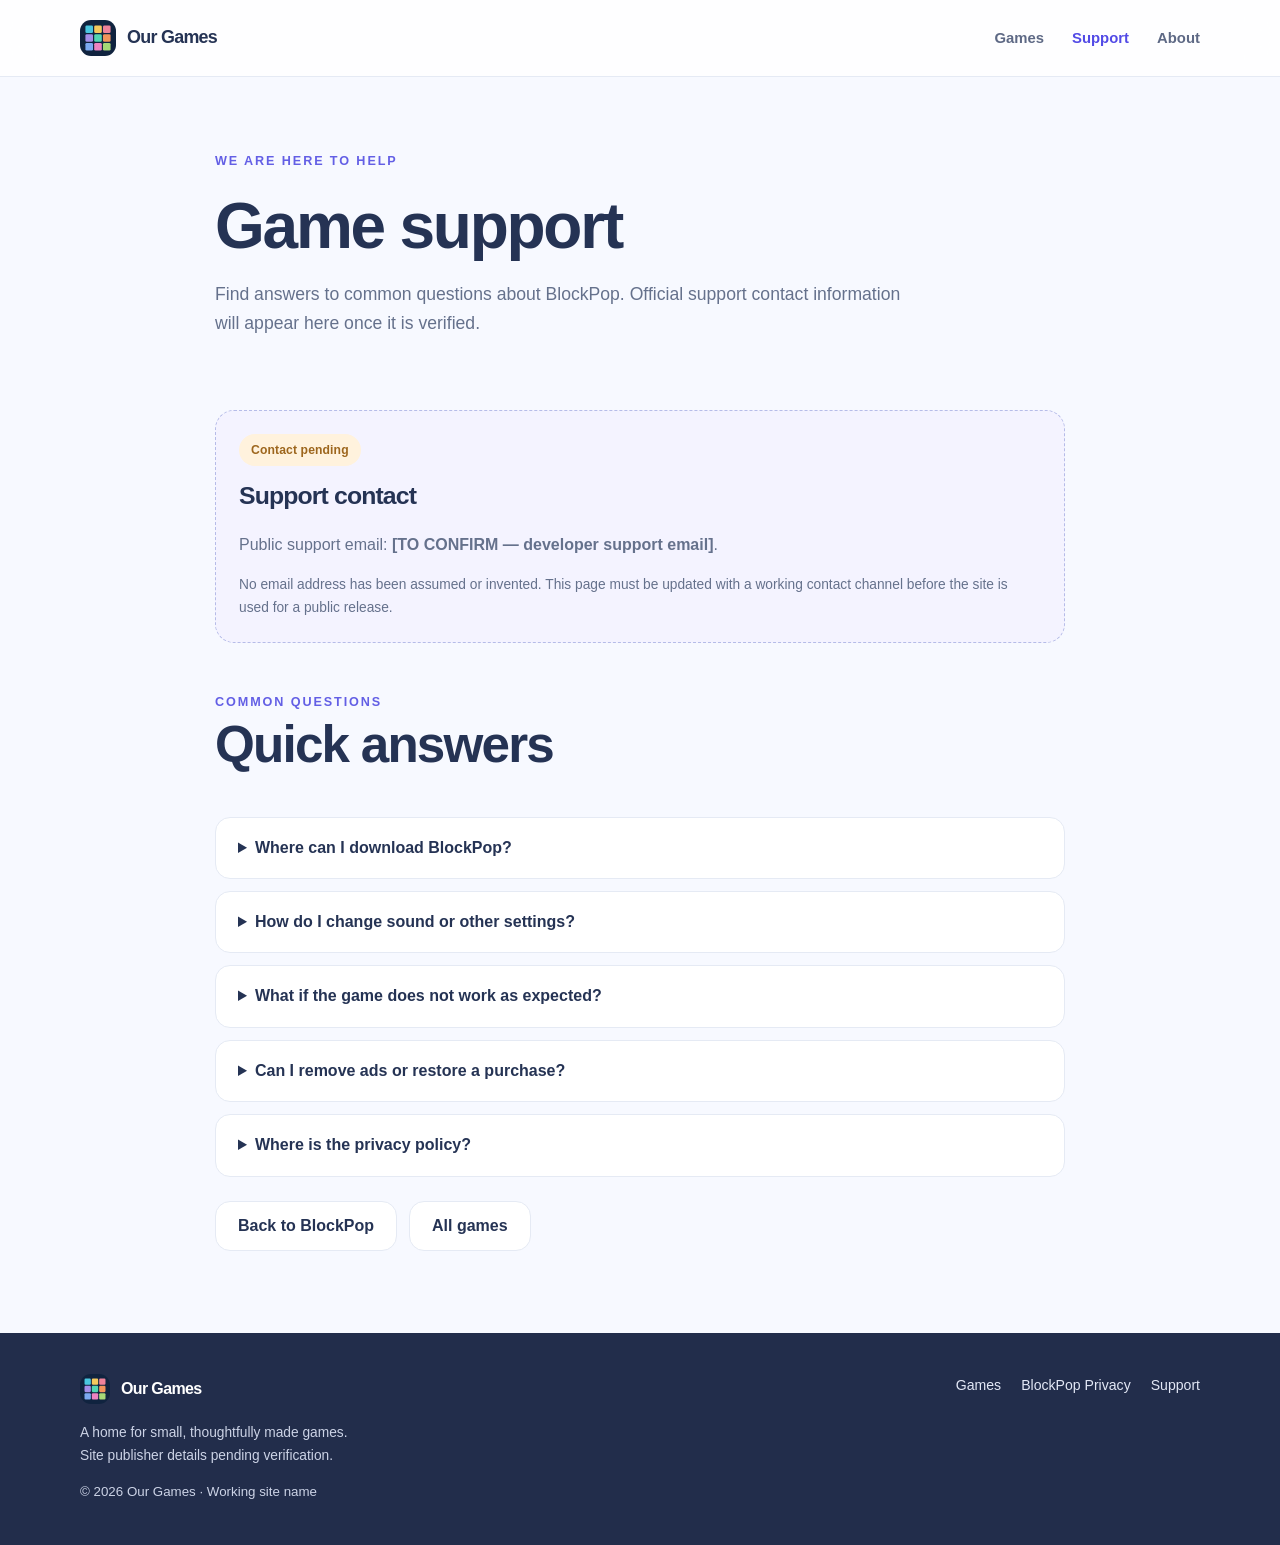
==== support.html @ e124877c "Build casual games portfolio with BlockPop and privacy draft" ====
<!doctype html>
<html lang="en">
<head>
<meta charset="utf-8"><meta name="viewport" content="width=device-width,initial-scale=1">
<meta name="description" content="Find help for BlockPop and our casual games. Official contact details are pending verification.">
<title>Support | Our Games</title>
<link rel="icon" type="image/svg+xml" href="assets/blockpop-icon.svg">
<link rel="stylesheet" href="assets/styles.css">
</head>
<body>
<a class="skip" href="#main">Skip to content</a>
<header class="site-header"><div class="container topbar">
  <a class="brand" href="./" aria-label="Our Games home"><img class="brand-icon" src="assets/blockpop-icon.svg" alt="">Our Games</a>
  <nav class="main-nav" aria-label="Main navigation">
    <a href="./#games">Games</a>
    <a href="support.html" aria-current="page">Support</a>
    <a href="./#about">About</a>
  </nav>
</div></header>
<main id="main">
<section class="page-hero"><div class="container readable"><span class="eyebrow">We are here to help</span><h1>Game support</h1>
<p>Find answers to common questions about BlockPop. Official support contact information will appear here once it is verified.</p></div></section>
<section class="page-content"><div class="container readable">
  <div class="contact-panel"><span class="badge peach">Contact pending</span>
  <h2 style="font-size:1.55rem;margin-top:16px">Support contact</h2><p>Public support email: <strong>[TO CONFIRM — developer support email]</strong>.</p>
  <p class="small">No email address has been assumed or invented. This page must be updated with a working contact channel before the site is used for a public release.</p></div>
  <div style="margin-top:45px"><span class="eyebrow">Common questions</span><h2>Quick answers</h2></div>
  <div class="faq">
    <details><summary>Where can I download BlockPop?</summary><p>BlockPop is currently in internal testing. A verified official store link will be added when the game is publicly available. We do not provide unofficial APK downloads here.</p></details>
    <details><summary>How do I change sound or other settings?</summary><p>Open the in-game settings menu to adjust sound, music, and vibration where supported by your installed build.</p></details>
    <details><summary>What if the game does not work as expected?</summary><p>Try restarting the game and checking your device's available storage. Once the support channel is published, include your game version, Android version, device model, and a short description of the issue. Do not share passwords or payment card numbers.</p></details>
    <details><summary>Can I remove ads or restore a purchase?</summary><p>Purchase and restore flows are under testing. Availability depends on the installed release and actual Google Play configuration; no live purchase or restore capability is promised yet.</p></details>
    <details><summary>Where is the privacy policy?</summary><p>See the <a href="blockpop/privacy.html">BlockPop privacy policy draft</a>. Its developer contact and final SDK data disclosures still need confirmation before Play submission.</p></details>
  </div>
  <div class="link-list"><a class="button ghost" href="blockpop/">Back to BlockPop</a><a class="button ghost" href="./">All games</a></div>
</div></section>
</main>
<footer class="footer"><div class="container footer-inner">
  <div><a class="brand" href="./"><img class="brand-icon" src="assets/blockpop-icon.svg" alt="">Our Games</a><p class="small" style="max-width:390px;margin:10px 0">A home for small, thoughtfully made games.<br>Site publisher details pending verification.</p><small>© 2026 Our Games · Working site name</small></div>
  <nav class="footer-links" aria-label="Footer navigation">
    <a href="#games">Games</a>
    <a href="blockpop/privacy.html">BlockPop Privacy</a>
    <a href="support.html">Support</a>
  </nav>
</div></footer>
</body></html>
---- assets/styles.css ----
:root{color-scheme:light;--ink:#253354;--muted:#65718c;--line:#e5eaf4;--paper:#fff;--bg:#f7f9ff;--purple:#6c6bff;--purple-deep:#524ae6;--mint:#9be9ca;--rose:#ffb7c2;--yellow:#ffe39a;--shadow:0 20px 60px rgba(49,65,108,.09)}
*{box-sizing:border-box}html{scroll-behavior:smooth}body{margin:0;color:var(--ink);background:var(--bg);font:16px/1.65 -apple-system,BlinkMacSystemFont,"Segoe UI",Arial,sans-serif}a{color:inherit}a:focus-visible,button:focus-visible{outline:3px solid var(--purple);outline-offset:4px}img{max-width:100%;display:block}h1,h2,h3,p{margin-top:0}h1,h2,h3{line-height:1.16;letter-spacing:-.035em}h1{font-size:clamp(2.9rem,7.1vw,5.6rem)}h2{font-size:clamp(2rem,4.5vw,3.2rem)}h3{font-size:1.35rem}p{color:var(--muted)}.container{width:min(1120px,calc(100% - 44px));margin:auto}.skip{position:absolute;left:-1000px;top:10px;background:white;padding:12px;z-index:20}.skip:focus{left:12px}.site-header{background:rgba(255,255,255,.81);border-bottom:1px solid var(--line);backdrop-filter:blur(16px);position:sticky;top:0;z-index:10}.topbar{min-height:76px;display:flex;align-items:center;justify-content:space-between;gap:22px}.brand{display:inline-flex;gap:11px;align-items:center;text-decoration:none;font-weight:900;font-size:1.12rem;letter-spacing:-.04em}.brand-icon{width:36px;height:36px;border-radius:11px}.main-nav{display:flex;align-items:center;gap:28px}.main-nav a{font-size:.93rem;text-decoration:none;font-weight:700;color:#5e6985}.main-nav a:hover,.main-nav a[aria-current="page"]{color:var(--purple-deep)}.button{display:inline-flex;align-items:center;justify-content:center;gap:9px;min-height:46px;padding:11px 22px;border-radius:15px;background:var(--purple);color:white;font-weight:800;text-decoration:none;box-shadow:0 7px 20px rgba(108,107,255,.18);border:1px solid var(--purple);transition:transform .2s,box-shadow .2s}.button:hover{transform:translateY(-2px);box-shadow:0 12px 24px rgba(108,107,255,.24)}.button.ghost{color:var(--ink);background:white;border-color:var(--line);box-shadow:none}.button.disabled{background:#e6eaf2;color:#727e96;border-color:#e6eaf2;box-shadow:none;cursor:not-allowed}.badge{display:inline-block;border-radius:999px;padding:6px 12px;font-size:.76rem;letter-spacing:.01em;font-weight:800;background:#eceaff;color:#615ce6}.badge.mint{background:#e1f8ec;color:#287d5c}.badge.peach{background:#fff2dd;color:#9d661d}.eyebrow{font-size:.79rem;text-transform:uppercase;font-weight:900;letter-spacing:.15em;color:#635fe5}.muted{color:var(--muted)}.hero{padding:93px 0 79px;overflow:hidden}.hero-layout{display:grid;grid-template-columns:1.08fr .92fr;align-items:center;gap:55px}.hero h1{margin:20px 0 24px;max-width:680px}.hero .lede{font-size:1.17rem;max-width:510px}.accent{color:var(--purple)}.actions{display:flex;gap:12px;flex-wrap:wrap;margin-top:30px}.hero-visual{min-height:460px;position:relative;display:flex;align-items:center;justify-content:center;isolation:isolate}.hero-visual:before{content:"";position:absolute;width:420px;height:420px;max-width:100%;border-radius:42%;background:linear-gradient(145deg,#eeeaff,#d5f8ee);transform:rotate(-12deg);z-index:-1}.float-dot{position:absolute;border-radius:20px;box-shadow:0 12px 28px rgba(40,40,80,.09);transform:rotate(12deg)}.dot-1{width:65px;height:65px;background:#ffc3b1;top:7%;right:6%}.dot-2{width:43px;height:43px;background:#ffdc77;bottom:14%;left:1%}.dot-3{width:31px;height:31px;background:#b4ddff;top:8%;left:11%}.game-board{width:320px;max-width:75%;aspect-ratio:1;background:white;padding:18px;border-radius:28px;box-shadow:0 32px 72px rgba(71,77,129,.19);transform:rotate(-7deg);border:1px solid #e9edfc}.board-grid{display:grid;grid-template-columns:repeat(8,1fr);gap:5px;width:100%;height:100%;background:#edf1ff;border-radius:17px;padding:10px}.board-grid span{border-radius:6px;background:#fff}.board-grid .c1{background:#ffb1ba}.board-grid .c2{background:#ffce73}.board-grid .c3{background:#a7a1ff}.board-grid .c4{background:#89dcc6}.board-grid .c5{background:#94c4ff}.board-caption{position:absolute;bottom:9px;right:3%;background:white;border:1px solid var(--line);border-radius:14px;padding:7px 13px;color:var(--muted);font-size:.73rem;max-width:200px;line-height:1.4;box-shadow:var(--shadow)}.section{padding:72px 0}.section-alt{background:#fff}.section-head{display:flex;justify-content:space-between;align-items:end;gap:30px;margin-bottom:30px}.section-head p{max-width:520px}.games{display:grid;grid-template-columns:repeat(auto-fill,minmax(280px,1fr));gap:24px}.game-card{background:white;border:1px solid var(--line);border-radius:26px;overflow:hidden;box-shadow:var(--shadow);transition:transform .2s}.game-card:hover{transform:translateY(-4px)}.game-card-art{background:radial-gradient(circle at 70% 30%,#f6d6ff,transparent 45%),linear-gradient(130deg,#e5e3ff,#dcf9f1);min-height:218px;display:flex;align-items:center;justify-content:center;position:relative;overflow:hidden}.game-card-art:before,.game-card-art:after{position:absolute;content:"";width:95px;height:95px;border-radius:28px;transform:rotate(25deg);background:rgba(255,255,255,.35)}.game-card-art:before{left:-18px;bottom:-40px}.game-card-art:after{right:-20px;top:-45px}.game-icon{width:112px;height:112px;border-radius:28px;box-shadow:0 16px 36px rgba(25,44,89,.2);z-index:1}.game-card-copy{padding:25px}.game-card h3{margin:11px 0 6px}.game-card p{font-size:.94rem;min-height:50px}.text-link{font-weight:800;color:var(--purple-deep);text-decoration:none}.text-link:hover{text-decoration:underline}.pill-row{display:flex;gap:8px;flex-wrap:wrap;margin:17px 0 20px}.pill{font-size:.78rem;background:#f3f5fa;color:#5d6a85;padding:6px 11px;border-radius:999px}.info-strip{border-radius:30px;background:linear-gradient(110deg,#edeaff,#ddf7ef);padding:43px;display:flex;justify-content:space-between;align-items:center;gap:30px}.info-strip h2{max-width:520px;margin-bottom:13px}.info-strip p{margin-bottom:0;max-width:550px}.footer{background:#222d4b;color:#fff;padding:41px 0}.footer .brand{font-size:1rem}.footer .brand-icon{width:30px;height:30px}.footer p,.footer small{color:#ccd3e6}.footer-inner{display:flex;justify-content:space-between;gap:20px;flex-wrap:wrap}.footer-links{display:flex;gap:20px;align-items:start;flex-wrap:wrap}.footer-links a{text-decoration:none;color:#e3e8f6;font-size:.88rem}.footer-links a:hover{text-decoration:underline}.page-hero{padding:70px 0 40px}.page-hero h1{font-size:clamp(2.5rem,5vw,4.2rem);max-width:790px;margin:16px 0}.page-hero p{font-size:1.1rem;max-width:710px}.feature-hero{display:grid;grid-template-columns:1fr 1fr;align-items:center;gap:50px}.feature-art{min-height:390px;border-radius:34px;background:radial-gradient(circle at 22% 24%,#e6d8ff 0,transparent 44%),radial-gradient(circle at 70% 72%,#cef6e6 0,transparent 43%),#ecf2ff;display:flex;align-items:center;justify-content:center;position:relative}.feature-art img{height:180px;width:180px;border-radius:45px;box-shadow:0 20px 38px rgba(30,50,100,.2)}.art-note{font-size:.72rem;position:absolute;bottom:20px;left:20px;right:20px;text-align:center;color:#65718c}.three-up{display:grid;grid-template-columns:repeat(3,1fr);gap:19px}.feature-box{background:white;border:1px solid var(--line);border-radius:23px;padding:27px}.feature-icon{display:flex;justify-content:center;align-items:center;border-radius:17px;background:#eceaff;color:#605cec;width:46px;height:46px;font-size:1.5rem;font-weight:900;margin-bottom:17px}.feature-box p{margin-bottom:0}.page-content{padding:15px 0 82px}.readable{max-width:850px}.document-card{background:#fff;border:1px solid var(--line);border-radius:28px;padding:clamp(24px,5vw,52px);box-shadow:var(--shadow)}.document-card h2{font-size:1.45rem;margin:34px 0 12px}.document-card h3{font-size:1.1rem;margin:24px 0 10px}.document-card p,.document-card li{color:#51617c}.document-card ul{padding-left:22px}.document-card a{color:#5149d8;overflow-wrap:anywhere}.notice{border:1px solid #f0d194;background:#fff8e8;color:#704e17;border-radius:18px;padding:19px 21px;margin:24px 0}.notice strong{color:#7e4e12}.notice p{color:#704e17;margin:8px 0 0}.todo{background:#fff3e3;color:#8a551f;border-radius:6px;padding:2px 5px;font-weight:700}.muted-panel{background:#f2f5fa;border-radius:16px;padding:19px 22px}.muted-panel p:last-child{margin:0}.contact-panel{border:1px dashed #b6bce8;background:#f4f3ff;border-radius:19px;padding:23px}.contact-panel p:last-child{margin-bottom:0}.rule{border:0;border-top:1px solid var(--line);margin:35px 0}.kicker{margin:0;font-size:.85rem}.status-line{display:flex;align-items:center;gap:10px;flex-wrap:wrap}.faq details{background:white;border:1px solid var(--line);border-radius:15px;margin-bottom:12px;padding:17px 22px}.faq summary{cursor:pointer;font-weight:800}.faq p{margin:11px 0 0}.small{font-size:.86rem}.link-list{display:flex;gap:12px;flex-wrap:wrap;margin-top:24px}
@media(max-width:760px){.container{width:min(100% - 32px,1120px)}.topbar{min-height:69px}.main-nav{gap:15px}.main-nav a{font-size:.83rem}.hero{padding:54px 0}.hero-layout,.feature-hero{grid-template-columns:1fr;gap:28px}.hero-visual{min-height:330px}.hero-visual:before{width:310px;height:310px}.game-board{width:264px}.board-caption{bottom:0}.section{padding:54px 0}.section-head{display:block}.info-strip{display:block;padding:27px}.info-strip .button{margin-top:22px}.three-up{grid-template-columns:1fr}.feature-art{min-height:280px}.feature-art img{width:140px;height:140px;border-radius:33px}.page-hero{padding:47px 0 24px}.footer-inner{flex-direction:column}.document-card{border-radius:19px}}
@media(max-width:410px){.main-nav{gap:11px}.main-nav a{font-size:.76rem}.brand{font-size:.99rem}.brand-icon{width:30px;height:30px}.hero h1{font-size:2.65rem}.button{width:100%}.actions{display:grid}.board-caption{right:0}.info-strip .button{width:auto}}
@media(prefers-reduced-motion:reduce){*,*:before,*:after{animation:none!important;transition:none!important;scroll-behavior:auto!important}}
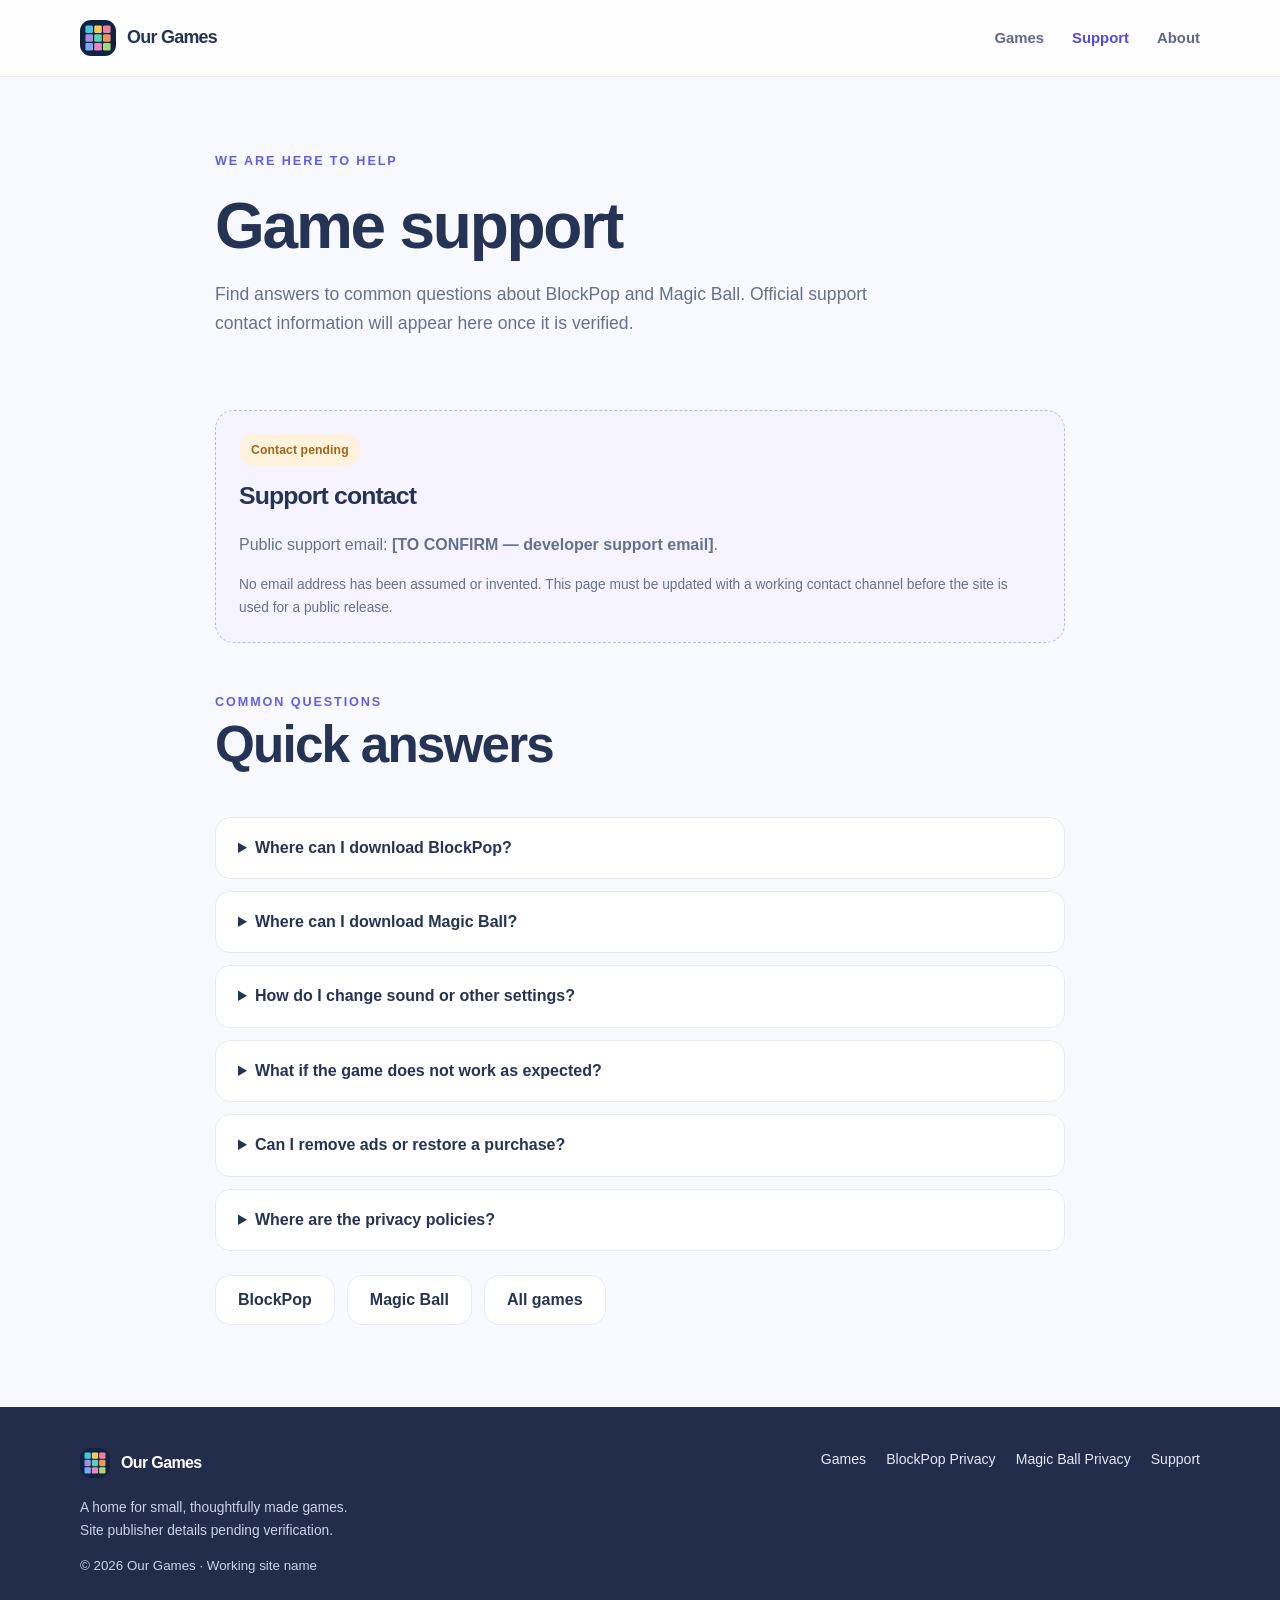
==== commit 2f4013ca: "Add Magic Ball game page and pre-release privacy draft" ====
--- a/support.html
+++ b/support.html
@@ -2,7 +2,7 @@
 <html lang="en">
 <head>
 <meta charset="utf-8"><meta name="viewport" content="width=device-width,initial-scale=1">
-<meta name="description" content="Find help for BlockPop and our casual games. Official contact details are pending verification.">
+<meta name="description" content="Find help for BlockPop, Magic Ball and our casual games. Official contact details are pending verification.">
 <title>Support | Our Games</title>
 <link rel="icon" type="image/svg+xml" href="assets/blockpop-icon.svg">
 <link rel="stylesheet" href="assets/styles.css">
@@ -19,7 +19,7 @@
 </div></header>
 <main id="main">
 <section class="page-hero"><div class="container readable"><span class="eyebrow">We are here to help</span><h1>Game support</h1>
-<p>Find answers to common questions about BlockPop. Official support contact information will appear here once it is verified.</p></div></section>
+<p>Find answers to common questions about BlockPop and Magic Ball. Official support contact information will appear here once it is verified.</p></div></section>
 <section class="page-content"><div class="container readable">
   <div class="contact-panel"><span class="badge peach">Contact pending</span>
   <h2 style="font-size:1.55rem;margin-top:16px">Support contact</h2><p>Public support email: <strong>[TO CONFIRM — developer support email]</strong>.</p>
@@ -27,19 +27,21 @@
   <div style="margin-top:45px"><span class="eyebrow">Common questions</span><h2>Quick answers</h2></div>
   <div class="faq">
     <details><summary>Where can I download BlockPop?</summary><p>BlockPop is currently in internal testing. A verified official store link will be added when the game is publicly available. We do not provide unofficial APK downloads here.</p></details>
+    <details><summary>Where can I download Magic Ball?</summary><p>Magic Ball (Merge Drop) is preparing for release. An Android bundle has been built for testing, but an accessible public Google Play listing has not been verified. Do not download unofficial APKs.</p></details>
     <details><summary>How do I change sound or other settings?</summary><p>Open the in-game settings menu to adjust sound, music, and vibration where supported by your installed build.</p></details>
     <details><summary>What if the game does not work as expected?</summary><p>Try restarting the game and checking your device's available storage. Once the support channel is published, include your game version, Android version, device model, and a short description of the issue. Do not share passwords or payment card numbers.</p></details>
     <details><summary>Can I remove ads or restore a purchase?</summary><p>Purchase and restore flows are under testing. Availability depends on the installed release and actual Google Play configuration; no live purchase or restore capability is promised yet.</p></details>
-    <details><summary>Where is the privacy policy?</summary><p>See the <a href="blockpop/privacy.html">BlockPop privacy policy draft</a>. Its developer contact and final SDK data disclosures still need confirmation before Play submission.</p></details>
+    <details><summary>Where are the privacy policies?</summary><p>See the <a href="blockpop/privacy.html">BlockPop privacy draft</a> and <a href="magicball/privacy.html">Magic Ball privacy draft</a>. Developer contacts and final SDK disclosures still require confirmation before Play submission.</p></details>
   </div>
-  <div class="link-list"><a class="button ghost" href="blockpop/">Back to BlockPop</a><a class="button ghost" href="./">All games</a></div>
+  <div class="link-list"><a class="button ghost" href="blockpop/">BlockPop</a><a class="button ghost" href="magicball/">Magic Ball</a><a class="button ghost" href="./">All games</a></div>
 </div></section>
 </main>
 <footer class="footer"><div class="container footer-inner">
   <div><a class="brand" href="./"><img class="brand-icon" src="assets/blockpop-icon.svg" alt="">Our Games</a><p class="small" style="max-width:390px;margin:10px 0">A home for small, thoughtfully made games.<br>Site publisher details pending verification.</p><small>© 2026 Our Games · Working site name</small></div>
   <nav class="footer-links" aria-label="Footer navigation">
-    <a href="#games">Games</a>
+    <a href="./#games">Games</a>
     <a href="blockpop/privacy.html">BlockPop Privacy</a>
+    <a href="magicball/privacy.html">Magic Ball Privacy</a>
     <a href="support.html">Support</a>
   </nav>
 </div></footer>
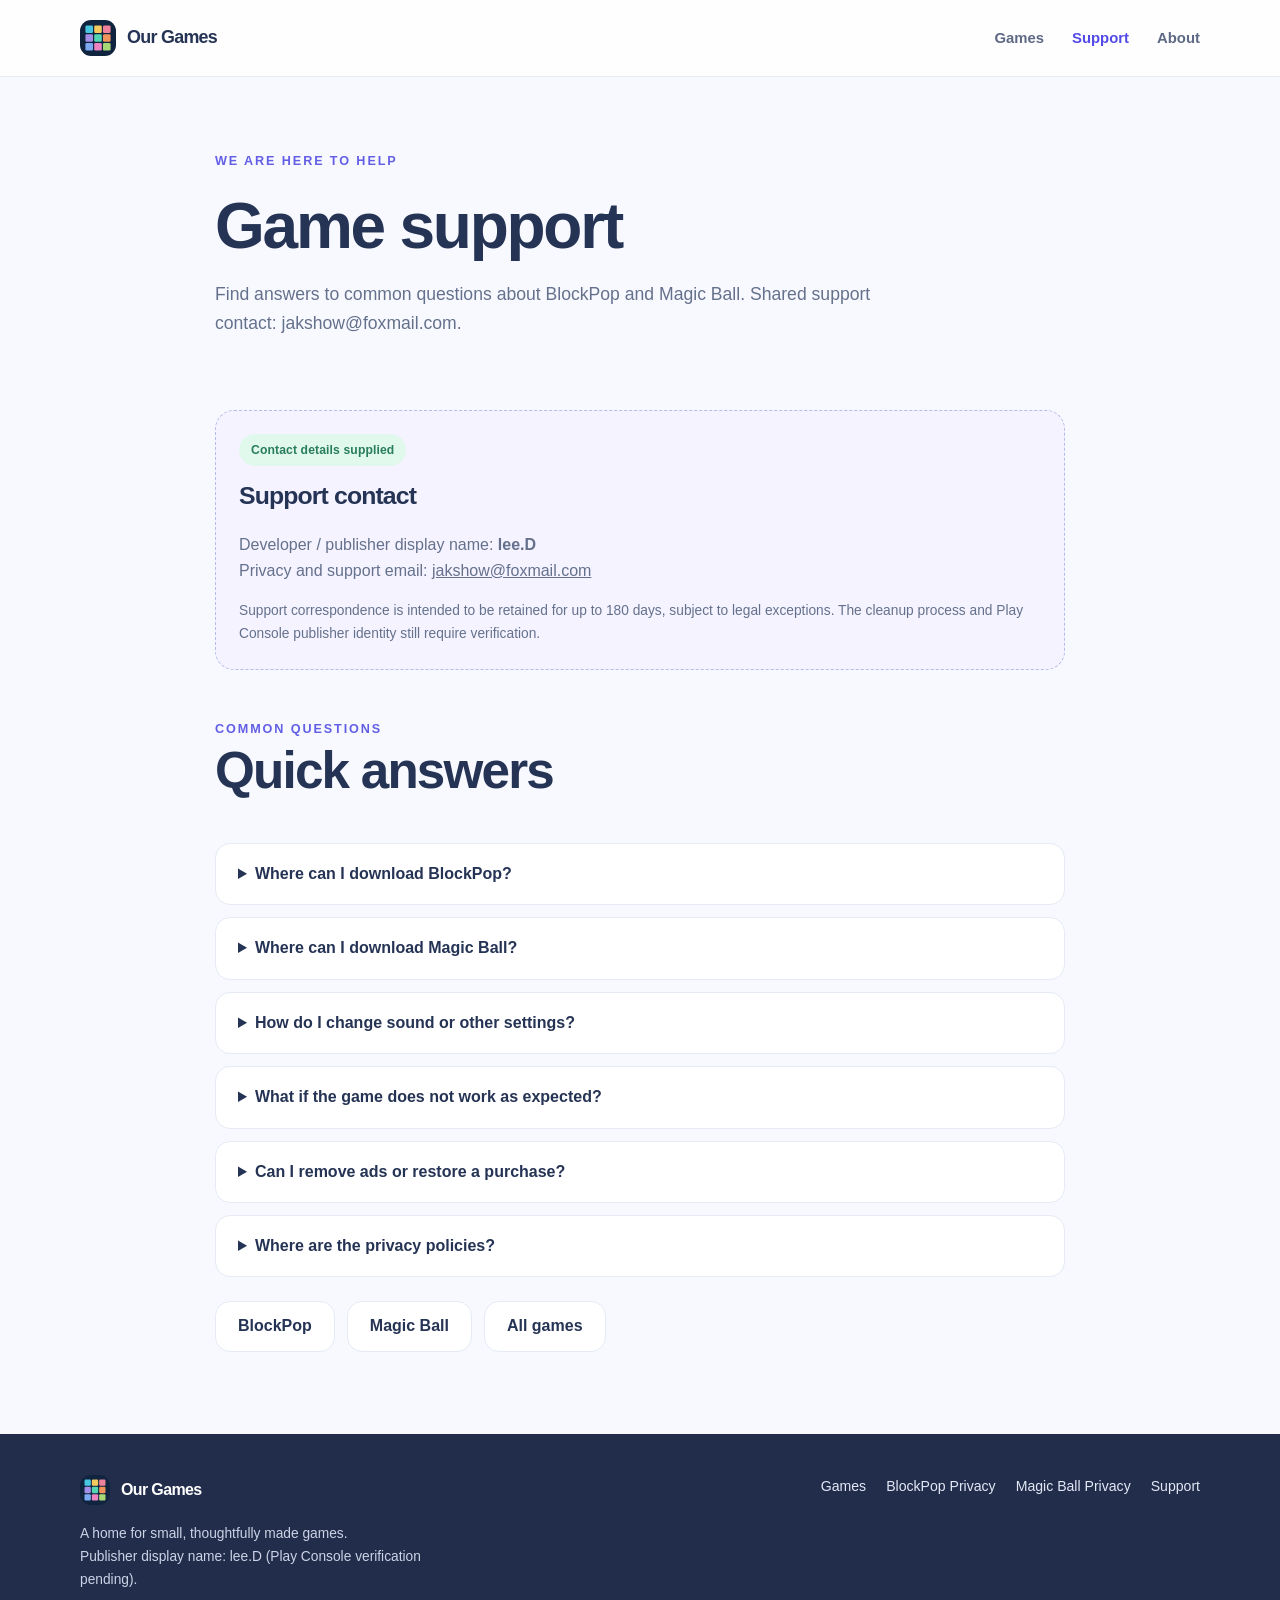
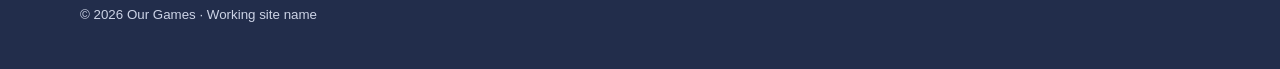
==== commit ba736474: "Sync shared publisher contact into game privacy pages" ====
--- a/support.html
+++ b/support.html
@@ -2,7 +2,7 @@
 <html lang="en">
 <head>
 <meta charset="utf-8"><meta name="viewport" content="width=device-width,initial-scale=1">
-<meta name="description" content="Find help for BlockPop, Magic Ball and our casual games. Official contact details are pending verification.">
+<meta name="description" content="Find help for BlockPop, Magic Ball and our casual games. Publisher contact supplied; privacy and support disclosures are still in review.">
 <title>Support | Our Games</title>
 <link rel="icon" type="image/svg+xml" href="assets/blockpop-icon.svg">
 <link rel="stylesheet" href="assets/styles.css">
@@ -19,25 +19,25 @@
 </div></header>
 <main id="main">
 <section class="page-hero"><div class="container readable"><span class="eyebrow">We are here to help</span><h1>Game support</h1>
-<p>Find answers to common questions about BlockPop and Magic Ball. Official support contact information will appear here once it is verified.</p></div></section>
+<p>Find answers to common questions about BlockPop and Magic Ball. Shared support contact: jakshow@foxmail.com.</p></div></section>
 <section class="page-content"><div class="container readable">
-  <div class="contact-panel"><span class="badge peach">Contact pending</span>
-  <h2 style="font-size:1.55rem;margin-top:16px">Support contact</h2><p>Public support email: <strong>[TO CONFIRM — developer support email]</strong>.</p>
-  <p class="small">No email address has been assumed or invented. This page must be updated with a working contact channel before the site is used for a public release.</p></div>
+  <div class="contact-panel"><span class="badge mint">Contact details supplied</span>
+  <h2 style="font-size:1.55rem;margin-top:16px">Support contact</h2><p>Developer / publisher display name: <strong>lee.D</strong><br>Privacy and support email: <a href="mailto:jakshow@foxmail.com">jakshow@foxmail.com</a></p>
+  <p class="small">Support correspondence is intended to be retained for up to 180 days, subject to legal exceptions. The cleanup process and Play Console publisher identity still require verification.</p></div>
   <div style="margin-top:45px"><span class="eyebrow">Common questions</span><h2>Quick answers</h2></div>
   <div class="faq">
     <details><summary>Where can I download BlockPop?</summary><p>BlockPop is currently in internal testing. A verified official store link will be added when the game is publicly available. We do not provide unofficial APK downloads here.</p></details>
     <details><summary>Where can I download Magic Ball?</summary><p>Magic Ball (Merge Drop) is preparing for release. An Android bundle has been built for testing, but an accessible public Google Play listing has not been verified. Do not download unofficial APKs.</p></details>
     <details><summary>How do I change sound or other settings?</summary><p>Open the in-game settings menu to adjust sound, music, and vibration where supported by your installed build.</p></details>
-    <details><summary>What if the game does not work as expected?</summary><p>Try restarting the game and checking your device's available storage. Once the support channel is published, include your game version, Android version, device model, and a short description of the issue. Do not share passwords or payment card numbers.</p></details>
+    <details><summary>What if the game does not work as expected?</summary><p>Try restarting the game and checking your device's available storage. When contacting support, include your game version, Android version, device model, and a short description of the issue. Do not share passwords or payment card numbers.</p></details>
     <details><summary>Can I remove ads or restore a purchase?</summary><p>Purchase and restore flows are under testing. Availability depends on the installed release and actual Google Play configuration; no live purchase or restore capability is promised yet.</p></details>
-    <details><summary>Where are the privacy policies?</summary><p>See the <a href="blockpop/privacy.html">BlockPop privacy draft</a> and <a href="magicball/privacy.html">Magic Ball privacy draft</a>. Developer contacts and final SDK disclosures still require confirmation before Play submission.</p></details>
+    <details><summary>Where are the privacy policies?</summary><p>See the <a href="blockpop/privacy.html">BlockPop privacy draft</a> and <a href="magicball/privacy.html">Magic Ball privacy draft</a>. The shared contact is provided; final SDK data disclosures still require review before Play submission.</p></details>
   </div>
   <div class="link-list"><a class="button ghost" href="blockpop/">BlockPop</a><a class="button ghost" href="magicball/">Magic Ball</a><a class="button ghost" href="./">All games</a></div>
 </div></section>
 </main>
 <footer class="footer"><div class="container footer-inner">
-  <div><a class="brand" href="./"><img class="brand-icon" src="assets/blockpop-icon.svg" alt="">Our Games</a><p class="small" style="max-width:390px;margin:10px 0">A home for small, thoughtfully made games.<br>Site publisher details pending verification.</p><small>© 2026 Our Games · Working site name</small></div>
+  <div><a class="brand" href="./"><img class="brand-icon" src="assets/blockpop-icon.svg" alt="">Our Games</a><p class="small" style="max-width:390px;margin:10px 0">A home for small, thoughtfully made games.<br>Publisher display name: lee.D (Play Console verification pending).</p><small>© 2026 Our Games · Working site name</small></div>
   <nav class="footer-links" aria-label="Footer navigation">
     <a href="./#games">Games</a>
     <a href="blockpop/privacy.html">BlockPop Privacy</a>
